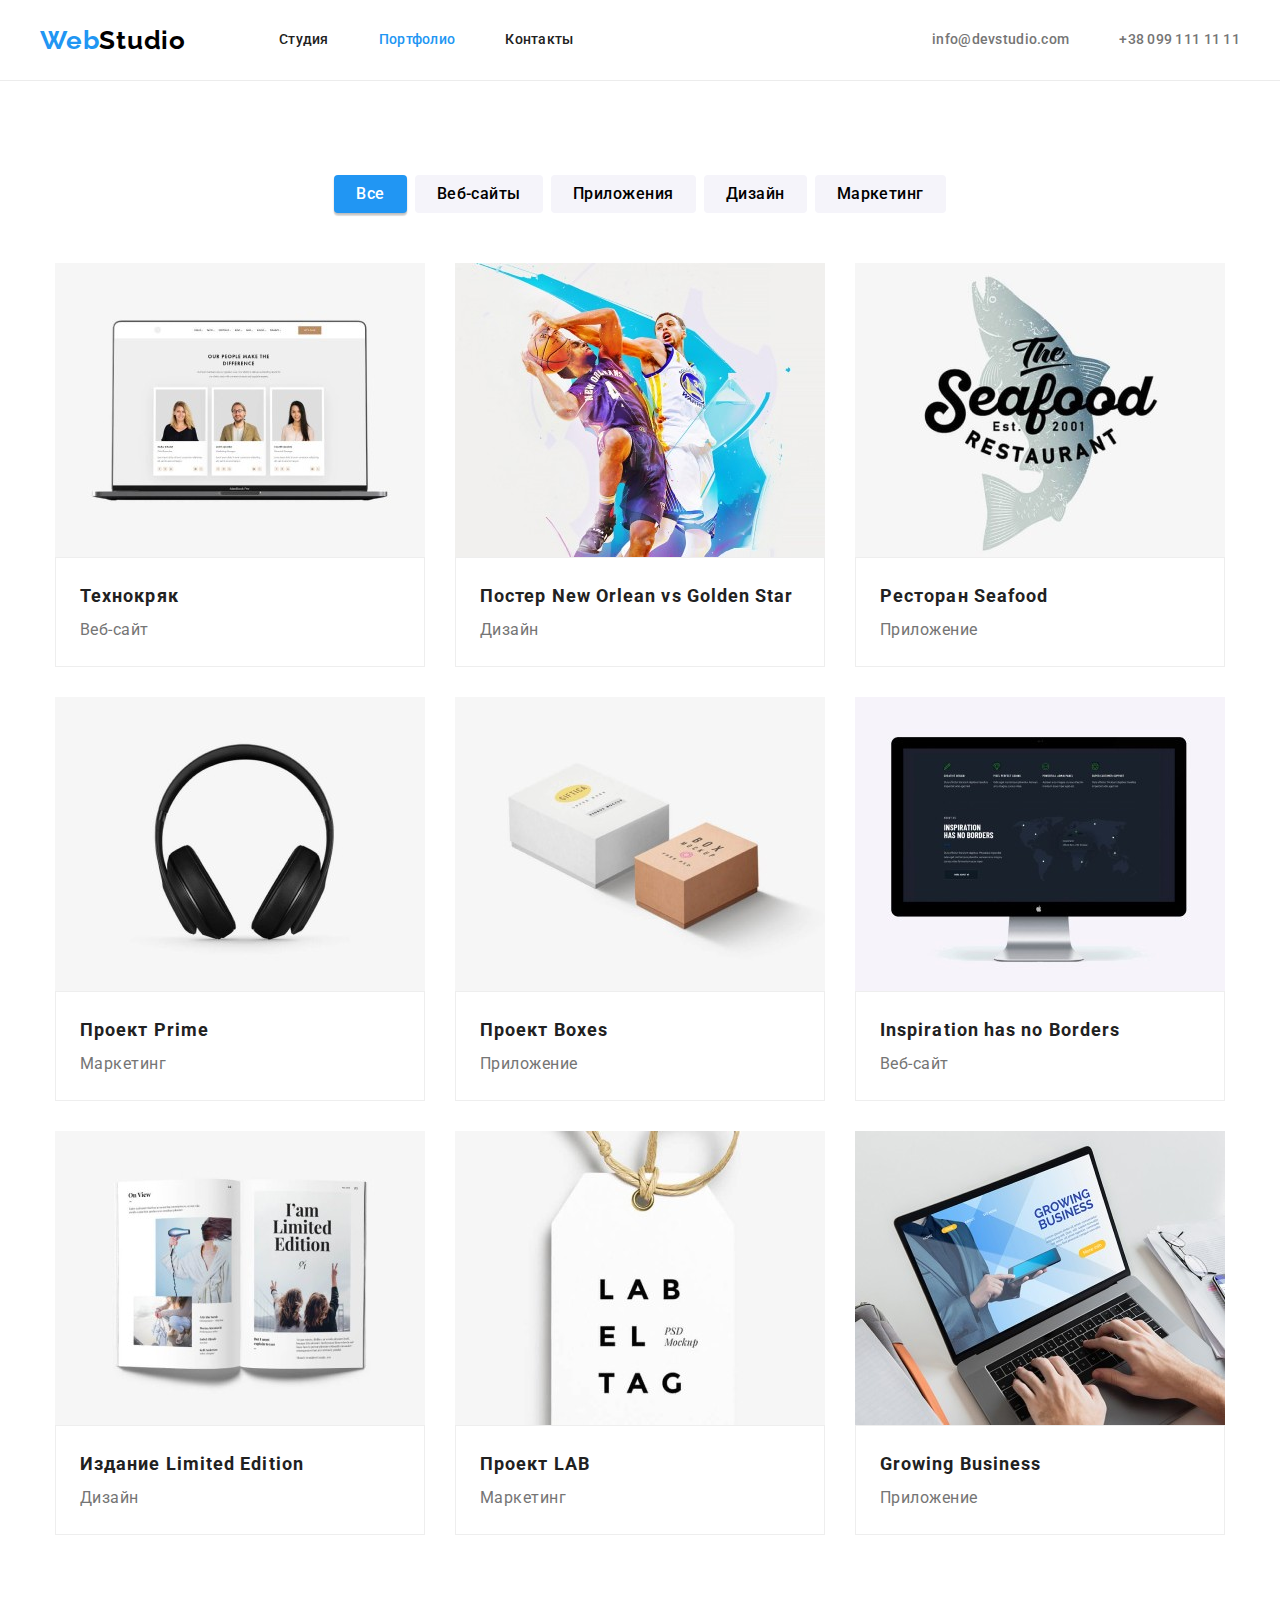
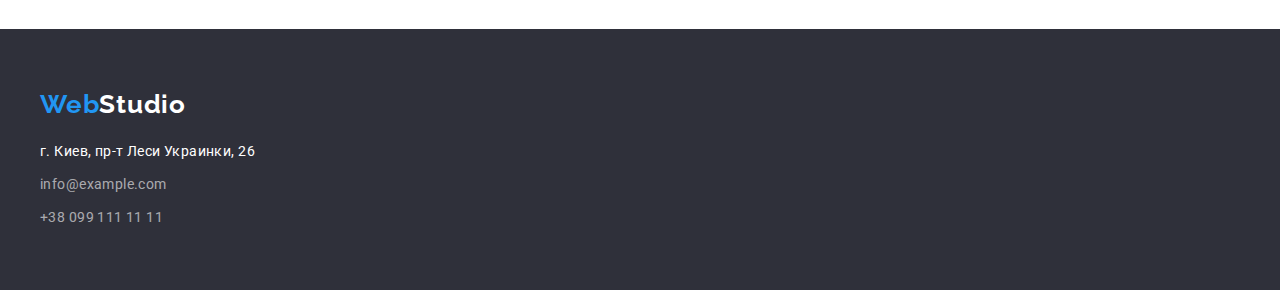
==== portfolio.html @ 0e7d7370 "fc" ====
<!DOCTYPE html>
<html lang="ru">
  <head>
    <meta charset="UTF-8" />
    <meta http-equiv="X-UA-Compatible" content="IE=edge" />
    <meta name="viewport" content="width=device-width, initial-scale=1.0" />
    <title>Портфолио</title>
    <link
      href="https://fonts.googleapis.com/css2?family=Raleway:wght@700&family=Roboto:wght@400;500;700;900&display=swap"
      rel="stylesheet"
    />
    <link rel="stylesheet" href="./css/normalize.css" />
    <link rel="stylesheet" href="./css/styles.css" />
  </head>
  <body class="page">
    <!-- Шапка -->
    <header class="navigation-bar">
      <div class="navigation-bar-wrapper container">
        <nav class="navigation">
          <a class="link" href="/"
            ><span class="logo"> Web<span class="lastpart-logo-header">Studio</span> </span></a
          >
          <ul class="navigation-pages list">
            <li>
              <a class="link pages-text-color" href="./index.html">Студия</a>
            </li>
            <li>
              <a class="link active-page" href="./portfolio.html">Портфолио</a>
            </li>
            <li>
              <a class="link pages-text-color" href="./contacts.html">Контакты</a>
            </li>
          </ul>
        </nav>

        <ul class="navigation-contacts list">
          <li>
            <a class="link contacts-text-color" href="mailto:info@example.com"
              >info@devstudio.com</a
            >
          </li>
          <li>
            <a class="link contacts-text-color" href="tel:380961111111">+38 099 111 11 11</a>
          </li>
        </ul>
      </div>
    </header>
    <main>
      <section class="page-portfolio section">
        <h1 class="page-portfolio-title">Страница с шаблонами</h1>

        <!-- Фильтр -->
        <div class="filter-section">
          <h2 class="filter-title">Фильтр</h2>
          <ul class="filter-list">
            <li class="filter-item list">
              <button class="filter-btn active-filter" type="button">Все</button>
            </li>
            <li class="filter-item list">
              <button class="filter-btn" type="button">Веб-сайты</button>
            </li>
            <li class="filter-item list">
              <button class="filter-btn" type="button">Приложения</button>
            </li>
            <li class="filter-item list">
              <button class="filter-btn" type="button">Дизайн</button>
            </li>
            <li class="filter-item list">
              <button class="filter-btn" type="button">Маркетинг</button>
            </li>
          </ul>
        </div>

        <!-- Шаблоны -->
        <section class="template-section">
          <h2 class="template-section-title"></h2>
          <div class="container">
            <ul class="template-head list">
              <li class="template-item">
                <img src="./images/template1.jpg" alt="Шаблон Технокряк" width="370" />
                <div class="template-wrapper-bottom">
                  <h3 class="template-title">Технокряк</h3>
                  <p class="template-content">Веб-сайт</p>
                </div>
              </li>
              <li class="template-item">
                <img
                  src="./images/template2.jpg"
                  alt="Шаблон Постер New Orlean vs Golden Star"
                  width="370"
                />
                <div class="template-wrapper-bottom">
                  <h3 class="template-title">Постер New Orlean vs Golden Star</h3>
                  <p class="template-content">Дизайн</p>
                </div>
              </li>
              <li class="template-item">
                <img src="./images/template3.jpg" alt="Шаблон Ресторан Seafood" width="370" />
                <div class="template-wrapper-bottom">
                  <h3 class="template-title">Ресторан Seafood</h3>
                  <p class="template-content">Приложение</p>
                </div>
              </li>
              <li class="template-item">
                <img src="./images/template4.jpg" alt="Шаблон Проект Prime" width="370" />
                <div class="template-wrapper-bottom">
                  <h3 class="template-title">Проект Prime</h3>
                  <p class="template-content">Маркетинг</p>
                </div>
              </li>
              <li class="template-item">
                <img src="./images/template5.jpg" alt="Шаблон Проект Boxes" width="370" />
                <div class="template-wrapper-bottom">
                  <h3 class="template-title">Проект Boxes</h3>
                  <p class="template-content">Приложение</p>
                </div>
              </li>
              <li class="template-item">
                <img
                  src="./images/template6.jpg"
                  alt="Шаблон Inspiration has no Borders"
                  width="370"
                />
                <div class="template-wrapper-bottom">
                  <h3 class="template-title">Inspiration has no Borders</h3>
                  <p class="template-content">Веб-сайт</p>
                </div>
              </li>
              <li class="template-item">
                <img
                  src="./images/template7.jpg"
                  alt="Шаблон Издание Limited Edition"
                  width="370"
                />
                <div class="template-wrapper-bottom">
                  <h3 class="template-title">Издание Limited Edition</h3>
                  <p class="template-content">Дизайн</p>
                </div>
              </li>
              <li class="template-item">
                <img src="./images/template8.jpg" alt="Шаблон Проект LAB" width="370" />
                <div class="template-wrapper-bottom">
                  <h3 class="template-title">Проект LAB</h3>
                  <p class="template-content">Маркетинг</p>
                </div>
              </li>
              <li class="template-item">
                <img src="./images/template9.jpg" alt="Шаблон Growing Business" width="370" />
                <div class="template-wrapper-bottom">
                  <h3 class="template-title">Growing Business</h3>
                  <p class="template-content">Приложение</p>
                </div>
              </li>
            </ul>
          </div>
        </section>
      </section>
    </main>

    <!-- Подвал -->
    <footer class="page-footer">
      <div class="container">
        <a class="link" href="/"
          ><span class="logo"> Web<span class="lastpart-logo-footer">Studio</span> </span></a
        >
        <!-- Блок с адресом -->
        <address>
          <ul class="address-list list">
            <li class="address-list-item">
              <a
                class="link address-text-footer"
                href="https://www.google.com.ua/maps/@50.4863234,30.4790756,13z?hl=ru"
                >г. Киев, пр-т Леси Украинки, 26</a
              >
            </li>
            <li class="address-list-item">
              <a class="link contacts-text-footer" href="mailto:info@example.com"
                >info@example.com</a
              >
            </li>
            <li class="address-list-item">
              <a class="link contacts-text-footer" href="tel:380991111111">+38 099 111 11 11</a>
            </li>
          </ul>
        </address>
      </div>
    </footer>
  </body>
</html>
---- css/styles.css ----
/* Фоновые цвет */
/* background: #FFFFFF; фон страницы */
/* background: #2F303A; вторичный фон - Секция Заказ услуг  и Футер*/
/* color: #F5F4FA; цвет фона секции Наша команда */

/* color: #757575; основной цвет текста */
/* color: #212121; вторичный цвет текста */
/* color: #2196f3; цвет ссылок ховер */

:root {
  --primary-text-color: #757575;
  --title-text-color: #212121;
  --accent-color: #2196f3;

  --background-color-primary: #2f303a;
  --background-color-secondary: #f5f4fa;
  --default-font-size: 14px;
  --background-color-page: #fff;

  --lastpart-logo-header-color: #000;
  --navigation-bar-border-color: #ececec;

  --order-title-text-color: #fff;
  --order-btn-text-color: #fff;
  --order-btn-background-color: #2196f3;
  --order-btn-background-color-hover: #2196f3c8;

  --team-card-background-color: #fff;
  --address-text-color-footer: #fff;

  --template-item-background-color: #fff;
  --template-item-border-color: #eee;

  --filter-btn-background-color: #fff;

  --lastpart-logo-text-color-footer: #fff;
  --link-footer-color: rgba(255, 255, 255, 0.6);
}

/*    ------  Глобальные стили ------       */

/* Убрать подчеркивание на всех ссылках */
.link {
  text-decoration: none;
}

/* Глобальные атрибуты для списков */
.list {
  list-style: none;
  padding: 0;
}

/* Общий стиль для странцы */
.page {
  font-family: Roboto, "Lucida Sans", "Lucida Sans Regular", "Lucida Grande", "Lucida Sans Unicode",
    Geneva, Verdana, sans-serif;
  font-size: var(--default-font-size);
  background: var(--background-color-page);
  color: var(--primary-text-color);
}

.container {
  margin-left: auto;
  margin-right: auto;
  margin-top: 0;
  margin-bottom: 0;
  max-width: 1200px;
  width: 100%;
}

.section {
  padding-top: 94px;
  padding-bottom: 94px;
}

/* ------------------------ */

/*  -------------- Хэдер ----------------          */
/* Логотип */
.logo {
  padding-top: 25px;
  padding-bottom: 25px;
  font-family: "Raleway";
  font-weight: 700;
  font-size: 26px;
  line-height: 1.19;
  letter-spacing: 0.03em;
  color: var(--accent-color);
}

.lastpart-logo-header {
  color: var(--lastpart-logo-header-color);
}

.navigation-bar {
  display: flex;
  /* height: 80px; */
  border-bottom: var(--navigation-bar-border-color);
  border-bottom-style: solid;
  border-bottom-width: 1px;
}

.navigation-bar-wrapper {
  display: flex;
  justify-content: space-between;
  /* padding-top: 25px;
  padding-bottom: 25px; */
}

.navigation {
  display: flex;
  align-items: center;
}

.navigation-pages {
  /* dub */
  font-weight: 500;
  line-height: 1.14;
  letter-spacing: 0.02em;

  color: var(--title-text-color);
  display: flex;
  margin-left: 93px;
}

.navigation-pages > li {
  margin-right: 50px;
}

.navigation-contacts a,
.navigation-pages a {
  display: block;
  padding-top: 32px;
  padding-bottom: 32px;
}

.navigation-pages > li:last-child {
  margin-right: 0px;
}
.pages-text-color {
  color: var(--title-text-color);
}
.contacts-text-color {
  color: var(--primary-text-color);
}
.active-page {
  color: var(--accent-color);
}

.navigation-contacts {
  /* dub */
  font-weight: 500;
  line-height: 1.14;
  letter-spacing: 0.02em;

  display: flex;
  align-items: center;
}

.navigation-contacts > li {
  margin-left: 50px;
}

/* Ховеры */
.contacts-text-color:hover,
.contacts-text-color:focus,
.pages-text-color:focus,
.pages-text-color:hover {
  color: var(--accent-color);
}

/* ------------- Конец Хэдера ---------------*/

/* Заказ услуг */

.page-portfolio-title,
.quality-section-title,
.page-main-title {
  display: none;
}

.order-section {
  margin-right: auto;
  margin-left: auto;
  padding-top: 200px;
  padding-bottom: 200px;
  background-color: var(--background-color-primary);
}

.order-title {
  font-weight: 900;
  font-size: 44px;
  line-height: 1.36;
  text-align: center;
  letter-spacing: 0.06em;
  text-transform: uppercase;
  color: var(--order-title-text-color);
}

.order-btn {
  font-weight: 700;
  font-size: 16px;
  line-height: 1.87;
  letter-spacing: 0.06em;

  display: block;
  align-items: center;
  cursor: pointer;
  color: var(--order-btn-text-color);

  height: 50px;
  width: 200px;
  margin: 30px auto 0;

  background: var(--order-btn-background-color);
  box-shadow: 0px 4px 4px rgba(0, 0, 0, 0.15);
  border-radius: 4px;
  border: 0;
}

.order-btn:focus,
.order-btn:hover {
  background-color: var(--order-btn-background-color-hover);
}

/* -- Особенности -- */
.quality-list {
  display: flex;
}

.quality-list-item:first-child {
  margin-left: 0;
}

.quality-list-item {
  margin-left: 30px;
  /* width: 270px; */
}

.quality-title {
  font-weight: 700;
  font-size: 14px;
  line-height: 1.14;
  letter-spacing: 0.03em;
  text-transform: uppercase;
  color: var(--title-text-color);
  padding-bottom: 10px;
}

.quality-content {
  font-size: 14px;
  line-height: 1.71;

  /* or 171% */
  letter-spacing: 0.03em;
}

/*  */

.ourskills-section {
  padding-top: 0;
}

.ourskills-title,
.team-title {
  font-weight: 700;
  font-size: 36px;
  line-height: 1.17;
  text-align: center;
  letter-spacing: 0.03em;
  color: var(--title-text-color);
}

.ourskills-title {
  padding-bottom: 50px;
}

.ourskills-list {
  display: flex;
  justify-content: center;
  /* justify-content: space-between; */
}

.ourskills-list-item {
  margin-right: 30px;
}

.ourskills-list-item:last-child {
  margin-right: 0;
}

/* ---- Наша команда ------ */
.team-card {
  background: var(--team-card-background-color);
  box-shadow: 0px 1px 3px rgba(0, 0, 0, 0.12), 0px 1px 1px rgba(0, 0, 0, 0.14),
    0px 2px 1px rgba(0, 0, 0, 0.2);
  border-radius: 0px 0px 4px 4px;
}

.team-title {
  margin-bottom: 50px;
  color: var(--title-text-color);
}

.team-section {
  background-color: var(--background-color-secondary);
}

.team-list {
  display: flex;
  justify-content: space-between;
  font-weight: 500;
  font-size: 16px;
  line-height: 1.187;
  text-align: center;
  letter-spacing: 0.03em;
}

.team-list img {
  box-sizing: border-box;
  max-width: 100%;
  display: block;
}

.team-name {
  color: var(--title-text-color);
  font-size: 16px;
  /* line-height: 1.187; */
  /* padding-top: 30px; */
  margin-bottom: 10px;
}

.team-content {
  /* padding-bottom: 30px; */
  font-weight: 400;
}

.team-wrapper-bottom {
  padding: 30px;
}

/*  ----------  Футер  --------------  */

.page-footer {
  background-color: var(--background-color-primary);
  padding-top: 60px;
  padding-bottom: 60px;
}

.address-text-footer,
.address-list {
  font-style: normal;
  line-height: 1.71;
  letter-spacing: 0.03em;
}

.address-list-item:first-child {
  padding-top: 20px;
}

.address-list-item {
  padding-top: 9px;
}

.address-text-footer {
  color: var(--address-text-color-footer);
}
.contacts-text-footer {
  color: var(--link-footer-color);
}
.lastpart-logo-footer {
  color: var(--lastpart-logo-text-color-footer);
}

.address-text-footer:focus,
.contacts-text-footer:focus,
.address-text-footer:hover,
.contacts-text-footer:hover {
  color: var(--accent-color);
}

/* ----------------------PORTFOLIO------------------------ */

/* Фильтр */

.filter-section {
  margin-bottom: 50px;
}

.filter-title {
  display: none;
}

.filter-list {
  display: flex;
  justify-content: center;
  flex-wrap: wrap;
}

.filter-item {
  margin-left: 8px;
}

.filter-item:first-child {
  margin-left: 0;
}

.filter-btn {
  border-radius: 4px;
  border: none;
  height: 38px;
  padding-left: 22px;
  padding-right: 22px;
  font-weight: 500;
  font-size: 16px;
  line-height: 1.63;
  letter-spacing: 0.03em;
  cursor: pointer;
  background-color: var(--background-color-secondary);
}

.active-filter,
.filter-item .filter-btn:hover,
.filter-item .filter-btn:focus {
  color: var(--filter-btn-background-color);
  background-color: var(--accent-color);
  box-shadow: 0px 3px 1px rgba(0, 0, 0, 0.1), 0px 1px 2px rgba(0, 0, 0, 0.08),
    0px 2px 2px rgba(0, 0, 0, 0.12);
}

/* --- Шаблоны --- */

.template-section {
  /* сделать через перменную и отнимать от падинга карток 30px*/
  /* margin-bottom: 64px; */
}

.template-head {
  margin: -15px;
  display: flex;
  flex-wrap: wrap;
  justify-content: center;
}

.template-item {
  background: var(--template-item-background-color);
  box-sizing: border-box;
  margin-bottom: 45px;
  max-width: 370px;
  /* margin-left: 30px; */
  margin: 15px;
}

.template-item > img {
  box-sizing: border-box;
  max-width: 100%;
  display: block;
}

.template-title {
  /* padding-top: 20px;
  padding-bottom: 4px; */
  font-weight: 700;
  font-size: 18px;
  letter-spacing: 0.06em;
  color: var(--title-text-color);
}

.template-content {
  /* padding-bottom: 20px; */
  font-size: 16px;
  letter-spacing: 0.03em;
}

.template-title,
.template-content {
  /* padding-left: 24px;
  padding-right: 24px; */
  line-height: 2;
}

.template-wrapper-bottom {
  border: 1px solid var(--template-item-border-color);
  padding: 20px 24px;
}
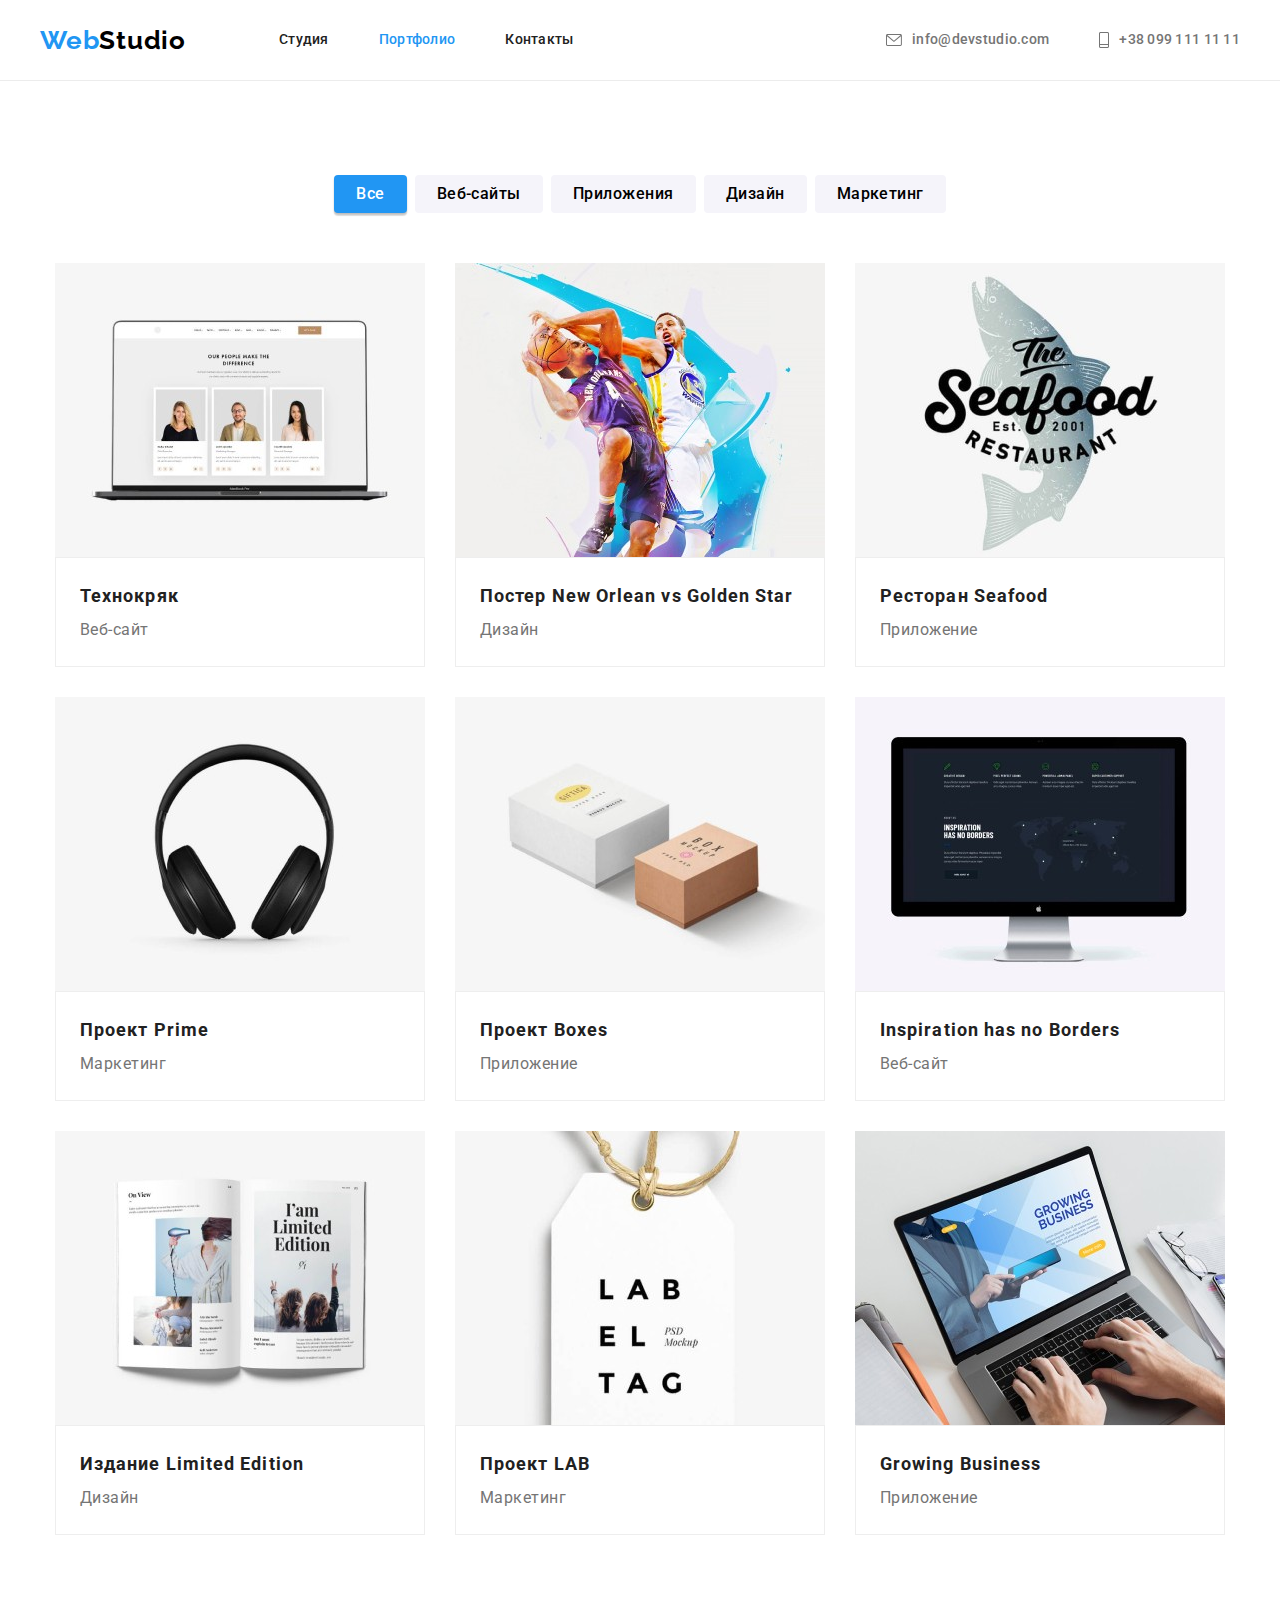
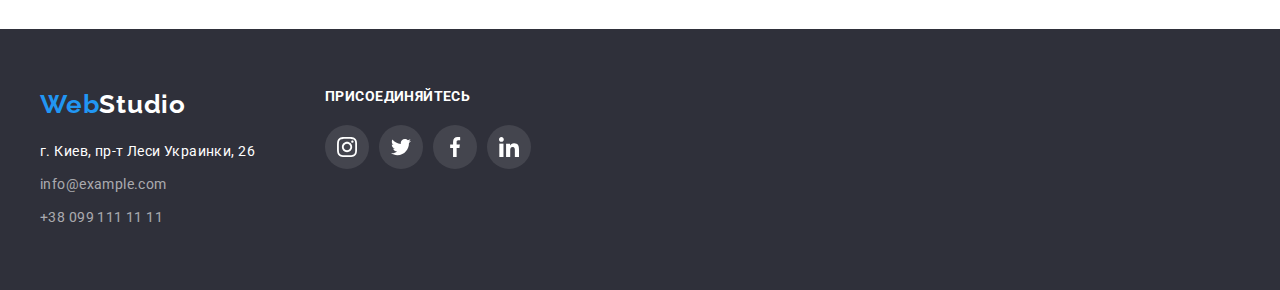
==== commit b6e8b46e: "finish hw4" ====
--- a/portfolio.html
+++ b/portfolio.html
@@ -35,12 +35,20 @@
 
         <ul class="navigation-contacts list">
           <li>
-            <a class="link contacts-text-color" href="mailto:info@example.com"
-              >info@devstudio.com</a
-            >
+            <a class="link contacts" href="mailto:info@example.com">
+              <svg class="icon icon-letter">
+                <use xlink:href="./images/icons.svg#icon-letter"></use>
+              </svg>
+              info@devstudio.com
+            </a>
           </li>
           <li>
-            <a class="link contacts-text-color" href="tel:380961111111">+38 099 111 11 11</a>
+            <a class="link contacts" href="tel:380961111111">
+              <svg class="icon icon-phone">
+                <use xlink:href="./images/icons.svg#icon-phone"></use>
+              </svg>
+              +38 099 111 11 11
+            </a>
           </li>
         </ul>
       </div>
@@ -77,79 +85,97 @@
           <div class="container">
             <ul class="template-head list">
               <li class="template-item">
-                <img src="./images/template1.jpg" alt="Шаблон Технокряк" width="370" />
-                <div class="template-wrapper-bottom">
-                  <h3 class="template-title">Технокряк</h3>
-                  <p class="template-content">Веб-сайт</p>
-                </div>
-              </li>
-              <li class="template-item">
-                <img
-                  src="./images/template2.jpg"
-                  alt="Шаблон Постер New Orlean vs Golden Star"
-                  width="370"
-                />
-                <div class="template-wrapper-bottom">
-                  <h3 class="template-title">Постер New Orlean vs Golden Star</h3>
-                  <p class="template-content">Дизайн</p>
-                </div>
-              </li>
-              <li class="template-item">
-                <img src="./images/template3.jpg" alt="Шаблон Ресторан Seafood" width="370" />
-                <div class="template-wrapper-bottom">
-                  <h3 class="template-title">Ресторан Seafood</h3>
-                  <p class="template-content">Приложение</p>
-                </div>
-              </li>
-              <li class="template-item">
-                <img src="./images/template4.jpg" alt="Шаблон Проект Prime" width="370" />
-                <div class="template-wrapper-bottom">
-                  <h3 class="template-title">Проект Prime</h3>
-                  <p class="template-content">Маркетинг</p>
-                </div>
-              </li>
-              <li class="template-item">
-                <img src="./images/template5.jpg" alt="Шаблон Проект Boxes" width="370" />
-                <div class="template-wrapper-bottom">
-                  <h3 class="template-title">Проект Boxes</h3>
-                  <p class="template-content">Приложение</p>
-                </div>
-              </li>
-              <li class="template-item">
-                <img
-                  src="./images/template6.jpg"
-                  alt="Шаблон Inspiration has no Borders"
-                  width="370"
-                />
-                <div class="template-wrapper-bottom">
-                  <h3 class="template-title">Inspiration has no Borders</h3>
-                  <p class="template-content">Веб-сайт</p>
-                </div>
-              </li>
-              <li class="template-item">
-                <img
-                  src="./images/template7.jpg"
-                  alt="Шаблон Издание Limited Edition"
-                  width="370"
-                />
-                <div class="template-wrapper-bottom">
-                  <h3 class="template-title">Издание Limited Edition</h3>
-                  <p class="template-content">Дизайн</p>
-                </div>
-              </li>
-              <li class="template-item">
-                <img src="./images/template8.jpg" alt="Шаблон Проект LAB" width="370" />
-                <div class="template-wrapper-bottom">
-                  <h3 class="template-title">Проект LAB</h3>
-                  <p class="template-content">Маркетинг</p>
-                </div>
-              </li>
-              <li class="template-item">
-                <img src="./images/template9.jpg" alt="Шаблон Growing Business" width="370" />
-                <div class="template-wrapper-bottom">
-                  <h3 class="template-title">Growing Business</h3>
-                  <p class="template-content">Приложение</p>
-                </div>
+                <a href="#" class="link template-item-link">
+                  <img src="./images/template1.jpg" alt="Шаблон Технокряк" width="370" />
+                  <div class="template-wrapper-bottom">
+                    <h3 class="template-title">Технокряк</h3>
+                    <p class="template-content">Веб-сайт</p>
+                  </div>
+                </a>
+              </li>
+              <li class="template-item">
+                <a href="#" class="link template-item-link">
+                  <img
+                    src="./images/template2.jpg"
+                    alt="Шаблон Постер New Orlean vs Golden Star"
+                    width="370"
+                  />
+                  <div class="template-wrapper-bottom">
+                    <h3 class="template-title">Постер New Orlean vs Golden Star</h3>
+                    <p class="template-content">Дизайн</p>
+                  </div>
+                </a>
+              </li>
+              <li class="template-item">
+                <a href="#" class="link template-item-link">
+                  <img src="./images/template3.jpg" alt="Шаблон Ресторан Seafood" width="370" />
+                  <div class="template-wrapper-bottom">
+                    <h3 class="template-title">Ресторан Seafood</h3>
+                    <p class="template-content">Приложение</p>
+                  </div>
+                </a>
+              </li>
+              <li class="template-item">
+                <a href="#" class="link template-item-link">
+                  <img src="./images/template4.jpg" alt="Шаблон Проект Prime" width="370" />
+                  <div class="template-wrapper-bottom">
+                    <h3 class="template-title">Проект Prime</h3>
+                    <p class="template-content">Маркетинг</p>
+                  </div>
+                </a>
+              </li>
+              <li class="template-item">
+                <a href="#" class="link template-item-link">
+                  <img src="./images/template5.jpg" alt="Шаблон Проект Boxes" width="370" />
+                  <div class="template-wrapper-bottom">
+                    <h3 class="template-title">Проект Boxes</h3>
+                    <p class="template-content">Приложение</p>
+                  </div>
+                </a>
+              </li>
+              <li class="template-item">
+                <a href="#" class="link template-item-link">
+                  <img
+                    src="./images/template6.jpg"
+                    alt="Шаблон Inspiration has no Borders"
+                    width="370"
+                  />
+                  <div class="template-wrapper-bottom">
+                    <h3 class="template-title">Inspiration has no Borders</h3>
+                    <p class="template-content">Веб-сайт</p>
+                  </div>
+                </a>
+              </li>
+              <li class="template-item">
+                <a href="#" class="link template-item-link">
+                  <img
+                    src="./images/template7.jpg"
+                    alt="Шаблон Издание Limited Edition"
+                    width="370"
+                  />
+                  <div class="template-wrapper-bottom">
+                    <h3 class="template-title">Издание Limited Edition</h3>
+                    <p class="template-content">Дизайн</p>
+                  </div>
+                </a>
+              </li>
+              <li class="template-item">
+                <a href="#" class="link template-item-link">
+                  <img src="./images/template8.jpg" alt="Шаблон Проект LAB" width="370" />
+                  <div class="template-wrapper-bottom">
+                    <h3 class="template-title">Проект LAB</h3>
+                    <p class="template-content">Маркетинг</p>
+                  </div>
+                </a>
+              </li>
+              <li class="template-item">
+                <a href="#" class="link template-item-link">
+                  <img src="./images/template9.jpg" alt="Шаблон Growing Business" width="370" />
+                  <div class="template-wrapper-bottom">
+                    <h3 class="template-title">Growing Business</h3>
+                    <p class="template-content">Приложение</p>
+                  </div>
+                </a>
               </li>
             </ul>
           </div>
@@ -159,30 +185,75 @@
 
     <!-- Подвал -->
     <footer class="page-footer">
-      <div class="container">
-        <a class="link" href="/"
-          ><span class="logo"> Web<span class="lastpart-logo-footer">Studio</span> </span></a
-        >
-        <!-- Блок с адресом -->
-        <address>
-          <ul class="address-list list">
-            <li class="address-list-item">
-              <a
-                class="link address-text-footer"
-                href="https://www.google.com.ua/maps/@50.4863234,30.4790756,13z?hl=ru"
-                >г. Киев, пр-т Леси Украинки, 26</a
-              >
-            </li>
-            <li class="address-list-item">
-              <a class="link contacts-text-footer" href="mailto:info@example.com"
-                >info@example.com</a
-              >
-            </li>
-            <li class="address-list-item">
-              <a class="link contacts-text-footer" href="tel:380991111111">+38 099 111 11 11</a>
-            </li>
-          </ul>
-        </address>
+      <div class="container footer-container">
+        <div class="address-box">
+          <a class="link" href="/"
+            ><span class="logo"> Web<span class="lastpart-logo-footer">Studio</span> </span></a
+          >
+          <!-- Блок с адресом -->
+          <address>
+            <ul class="address-list list">
+              <li class="address-list-item">
+                <a
+                  class="link address-text-footer"
+                  href="https://www.google.com.ua/maps/@50.4863234,30.4790756,13z?hl=ru"
+                  >г. Киев, пр-т Леси Украинки, 26</a
+                >
+              </li>
+              <li class="address-list-item">
+                <a class="link contacts-text-footer" href="mailto:info@example.com"
+                  >info@example.com</a
+                >
+              </li>
+              <li class="address-list-item">
+                <a class="link contacts-text-footer" href="tel:380991111111">+38 099 111 11 11</a>
+              </li>
+            </ul>
+          </address>
+        </div>
+        <div class="social-box">
+          <h2 class="social-box-title">присоединяйтесь</h2>
+          <div class="social-icons-box">
+            <ul class="social-icons-list list">
+              <li>
+                <a class="link social-icon-link first" href="http://instagram.com/smorodsky">
+                  <div class="social-icon-ellipse">
+                    <svg class="icon icon-instagram">
+                      <use xlink:href="./images/icons.svg#icon-instagram"></use>
+                    </svg>
+                  </div>
+                </a>
+              </li>
+              <li>
+                <a class="link social-icon-link" href="http://twitter.com/smorodskiy">
+                  <div class="social-icon-ellipse">
+                    <svg class="icon icon-twitter">
+                      <use xlink:href="./images/icons.svg#icon-twitter"></use>
+                    </svg>
+                  </div>
+                </a>
+              </li>
+              <li>
+                <a class="link social-icon-link" href="http://facebook.com/smorodsky">
+                  <div class="social-icon-ellipse">
+                    <svg class="icon icon-facebook">
+                      <use xlink:href="./images/icons.svg#icon-facebook"></use>
+                    </svg>
+                  </div>
+                </a>
+              </li>
+              <li>
+                <a class="link social-icon-link" href="http://linkedin.com/in/igor-smorodskiy">
+                  <div class="social-icon-ellipse">
+                    <svg class="icon icon-linkedin">
+                      <use xlink:href="./images/icons.svg#icon-linkedin"></use>
+                    </svg>
+                  </div>
+                </a>
+              </li>
+            </ul>
+          </div>
+        </div>
       </div>
     </footer>
   </body>
--- a/css/styles.css
+++ b/css/styles.css
@@ -35,6 +35,8 @@
 
   --lastpart-logo-text-color-footer: #fff;
   --link-footer-color: rgba(255, 255, 255, 0.6);
+
+  --svg-icons-background: #afb1b8;
 }
 
 /*    ------  Глобальные стили ------       */
@@ -42,6 +44,7 @@
 /* Убрать подчеркивание на всех ссылках */
 .link {
   text-decoration: none;
+  display: inline-block;
 }
 
 /* Глобальные атрибуты для списков */
@@ -73,18 +76,19 @@
   padding-bottom: 94px;
 }
 
-/* ------------------------ */
-
 /*  -------------- Хэдер ----------------          */
+
 /* Логотип */
 .logo {
   padding-top: 25px;
   padding-bottom: 25px;
+
   font-family: "Raleway";
   font-weight: 700;
   font-size: 26px;
   line-height: 1.19;
   letter-spacing: 0.03em;
+
   color: var(--accent-color);
 }
 
@@ -94,7 +98,6 @@
 
 .navigation-bar {
   display: flex;
-  /* height: 80px; */
   border-bottom: var(--navigation-bar-border-color);
   border-bottom-style: solid;
   border-bottom-width: 1px;
@@ -103,8 +106,6 @@
 .navigation-bar-wrapper {
   display: flex;
   justify-content: space-between;
-  /* padding-top: 25px;
-  padding-bottom: 25px; */
 }
 
 .navigation {
@@ -113,14 +114,15 @@
 }
 
 .navigation-pages {
+  display: flex;
+  margin-left: 93px;
+
   /* dub */
   font-weight: 500;
   line-height: 1.14;
   letter-spacing: 0.02em;
 
   color: var(--title-text-color);
-  display: flex;
-  margin-left: 93px;
 }
 
 .navigation-pages > li {
@@ -129,7 +131,6 @@
 
 .navigation-contacts a,
 .navigation-pages a {
-  display: block;
   padding-top: 32px;
   padding-bottom: 32px;
 }
@@ -140,33 +141,60 @@
 .pages-text-color {
   color: var(--title-text-color);
 }
-.contacts-text-color {
+.contacts {
+  display: flex;
+  align-items: center;
+
   color: var(--primary-text-color);
 }
+
 .active-page {
   color: var(--accent-color);
 }
 
 .navigation-contacts {
+  display: flex;
+
   /* dub */
   font-weight: 500;
   line-height: 1.14;
   letter-spacing: 0.02em;
-
+}
+
+.icon-letter {
+  width: 16px;
+  height: 12px;
+  fill: var(--primary-text-color);
+}
+
+.icon-phone {
+  width: 10px;
+  height: 16px;
+  fill: var(--primary-text-color);
+}
+
+.navigation-contacts .icon {
+  margin-right: 10px;
+}
+
+.navigation-contacts > li {
   display: flex;
   align-items: center;
-}
-
-.navigation-contacts > li {
   margin-left: 50px;
 }
 
 /* Ховеры */
-.contacts-text-color:hover,
-.contacts-text-color:focus,
+
+.contacts:hover,
+.contacts:focus,
 .pages-text-color:focus,
 .pages-text-color:hover {
   color: var(--accent-color);
+}
+
+.contacts:hover .icon,
+.contacts:focus .icon {
+  fill: var(--accent-color);
 }
 
 /* ------------- Конец Хэдера ---------------*/
@@ -184,7 +212,13 @@
   margin-left: auto;
   padding-top: 200px;
   padding-bottom: 200px;
+
+  background-repeat: no-repeat;
+  background-position: center;
+  background-size: cover;
   background-color: var(--background-color-primary);
+  background-image: linear-gradient(rgba(0, 0, 0, 0.5), rgba(0, 0, 0, 0.5)),
+    url(../images/bg_hero.jpg);
 }
 
 .order-title {
@@ -194,28 +228,29 @@
   text-align: center;
   letter-spacing: 0.06em;
   text-transform: uppercase;
+
   color: var(--order-title-text-color);
 }
 
 .order-btn {
+  display: block;
+  align-items: center;
+  height: 50px;
+  width: 200px;
+  margin: 30px auto 0;
+
   font-weight: 700;
   font-size: 16px;
   line-height: 1.87;
   letter-spacing: 0.06em;
 
-  display: block;
-  align-items: center;
-  cursor: pointer;
-  color: var(--order-btn-text-color);
-
-  height: 50px;
-  width: 200px;
-  margin: 30px auto 0;
-
   background: var(--order-btn-background-color);
   box-shadow: 0px 4px 4px rgba(0, 0, 0, 0.15);
   border-radius: 4px;
   border: 0;
+
+  color: var(--order-btn-text-color);
+  cursor: pointer;
 }
 
 .order-btn:focus,
@@ -226,6 +261,7 @@
 /* -- Особенности -- */
 .quality-list {
   display: flex;
+  justify-content: center;
 }
 
 .quality-list-item:first-child {
@@ -234,23 +270,39 @@
 
 .quality-list-item {
   margin-left: 30px;
-  /* width: 270px; */
+  width: 270px;
 }
 
 .quality-title {
+  padding-bottom: 10px;
+
   font-weight: 700;
   font-size: 14px;
   line-height: 1.14;
   letter-spacing: 0.03em;
   text-transform: uppercase;
+
   color: var(--title-text-color);
-  padding-bottom: 10px;
+}
+
+.quality-list-icon-box {
+  height: 120px;
+
+  display: flex;
+  box-sizing: border-box;
+  justify-content: center;
+
+  margin-bottom: 30px;
+  padding-top: 25px;
+  padding-bottom: 25px;
+
+  background: #f5f4fa;
+  border-radius: 4px;
 }
 
 .quality-content {
   font-size: 14px;
   line-height: 1.71;
-
   /* or 171% */
   letter-spacing: 0.03em;
 }
@@ -268,6 +320,7 @@
   line-height: 1.17;
   text-align: center;
   letter-spacing: 0.03em;
+
   color: var(--title-text-color);
 }
 
@@ -309,6 +362,7 @@
 .team-list {
   display: flex;
   justify-content: space-between;
+
   font-weight: 500;
   font-size: 16px;
   line-height: 1.187;
@@ -317,17 +371,71 @@
 }
 
 .team-list img {
+  display: block;
   box-sizing: border-box;
   max-width: 100%;
-  display: block;
 }
 
 .team-name {
+  margin-bottom: 10px;
+
+  font-size: 16px;
+
   color: var(--title-text-color);
-  font-size: 16px;
-  /* line-height: 1.187; */
-  /* padding-top: 30px; */
-  margin-bottom: 10px;
+}
+
+.social-icons-list,
+.team-icons-list {
+  display: flex;
+  justify-content: center;
+}
+
+.social-icons-list .icon,
+.team-icons-list .icon {
+  width: 20px;
+  height: 20px;
+}
+
+.social-icon-link.first {
+  margin-left: 0;
+}
+
+.social-icon-link {
+  margin-left: 10px;
+}
+
+.social-icon-ellipse,
+.team-icon-ellipse {
+  width: 44px;
+  height: 44px;
+
+  display: flex;
+  justify-content: center;
+  align-items: center;
+
+  border-radius: 50%;
+}
+
+.team-icon-ellipse {
+  background-color: #fff;
+}
+
+.social-icon-ellipse:hover,
+.team-icon-ellipse:hover {
+  background-color: var(--accent-color);
+}
+
+.social-icon-ellipse:hover .icon,
+.team-icon-ellipse:hover .icon {
+  fill: #fff;
+}
+
+.team-icons-box {
+  padding-bottom: 30px;
+}
+
+.team-icons-box .icon {
+  fill: var(--svg-icons-background);
 }
 
 .team-content {
@@ -336,15 +444,80 @@
 }
 
 .team-wrapper-bottom {
-  padding: 30px;
+  padding: 30px 30px 16px 30px;
+}
+
+/* <!---------- Постоянные клиенты --------> */
+
+.best-clients-title {
+  margin-bottom: 50px;
+
+  font-weight: 700;
+  font-size: 36px;
+  line-height: 1.17;
+  text-align: center;
+  letter-spacing: 0.03em;
+
+  color: var(--title-text-color);
+}
+
+.best-clients-list {
+  display: flex;
+  justify-content: center;
+}
+
+.best-clients-list .icon {
+  width: 100%;
+  height: 60px;
+  fill: #afb1b8;
+}
+
+.best-clients-list-border:first-child {
+  margin-left: 0;
+}
+
+.best-clients-list-border {
+  width: 170px;
+  height: 92px;
+  margin-left: 30px;
+
+  display: flex;
+  align-items: center;
+  justify-content: center;
+  box-sizing: border-box;
+
+  border: 1px solid #afb1b8;
+  border-radius: 4px;
+}
+
+.best-clients-list-border:focus .icon,
+.best-clients-list-border:hover .icon {
+  fill: var(--accent-color);
+}
+
+.best-clients-list-border:focus,
+.best-clients-list-border:hover {
+  border: 1px solid var(--accent-color);
+}
+
+.clients-icon-link {
+  height: 100%;
+
+  display: flex;
+  align-items: center;
 }
 
 /*  ----------  Футер  --------------  */
 
 .page-footer {
-  background-color: var(--background-color-primary);
   padding-top: 60px;
   padding-bottom: 60px;
+
+  background-color: var(--background-color-primary);
+}
+
+.footer-container {
+  display: flex;
 }
 
 .address-text-footer,
@@ -379,6 +552,34 @@
   color: var(--accent-color);
 }
 
+.social-box {
+  margin-left: 70px;
+}
+
+.social-box-title {
+  font-family: "Roboto";
+  font-style: normal;
+  font-weight: 700;
+  font-size: 14px;
+  line-height: 1.14;
+  letter-spacing: 0.03em;
+  text-transform: uppercase;
+
+  color: var(--order-title-text-color);
+}
+
+.social-icons-box {
+  margin-top: 20px;
+}
+
+.social-icon-ellipse {
+  background-color: rgba(255, 255, 255, 0.1);
+}
+
+.social-icon-ellipse .icon {
+  fill: var(--background-color-page);
+}
+
 /* ----------------------PORTFOLIO------------------------ */
 
 /* Фильтр */
@@ -406,17 +607,21 @@
 }
 
 .filter-btn {
+  height: 38px;
+
   border-radius: 4px;
   border: none;
-  height: 38px;
   padding-left: 22px;
   padding-right: 22px;
+
   font-weight: 500;
   font-size: 16px;
   line-height: 1.63;
   letter-spacing: 0.03em;
+
+  background-color: var(--background-color-secondary);
+
   cursor: pointer;
-  background-color: var(--background-color-secondary);
 }
 
 .active-filter,
@@ -430,31 +635,41 @@
 
 /* --- Шаблоны --- */
 
-.template-section {
-  /* сделать через перменную и отнимать от падинга карток 30px*/
-  /* margin-bottom: 64px; */
+.template-item-link {
+  line-height: 0;
+  color: inherit;
+  cursor: pointer;
+}
+
+.template-item-link:hover {
+  box-shadow: 0px 1px 1px rgba(0, 0, 0, 0.12), 0px 4px 4px rgba(0, 0, 0, 0.06),
+    1px 4px 6px rgba(0, 0, 0, 0.16);
 }
 
 .template-head {
   margin: -15px;
+
   display: flex;
   flex-wrap: wrap;
   justify-content: center;
 }
 
 .template-item {
+  margin: 15px;
+  /* margin-bottom: 45px; */
+  max-width: 370px;
+
+  box-sizing: border-box;
+
   background: var(--template-item-background-color);
+  /* margin-left: 30px; */
+}
+
+.template-item > img {
+  display: block;
+  max-width: 100%;
+
   box-sizing: border-box;
-  margin-bottom: 45px;
-  max-width: 370px;
-  /* margin-left: 30px; */
-  margin: 15px;
-}
-
-.template-item > img {
-  box-sizing: border-box;
-  max-width: 100%;
-  display: block;
 }
 
 .template-title {
@@ -463,6 +678,7 @@
   font-weight: 700;
   font-size: 18px;
   letter-spacing: 0.06em;
+
   color: var(--title-text-color);
 }
 
@@ -480,6 +696,7 @@
 }
 
 .template-wrapper-bottom {
+  padding: 20px 24px;
+
   border: 1px solid var(--template-item-border-color);
-  padding: 20px 24px;
-}
+}
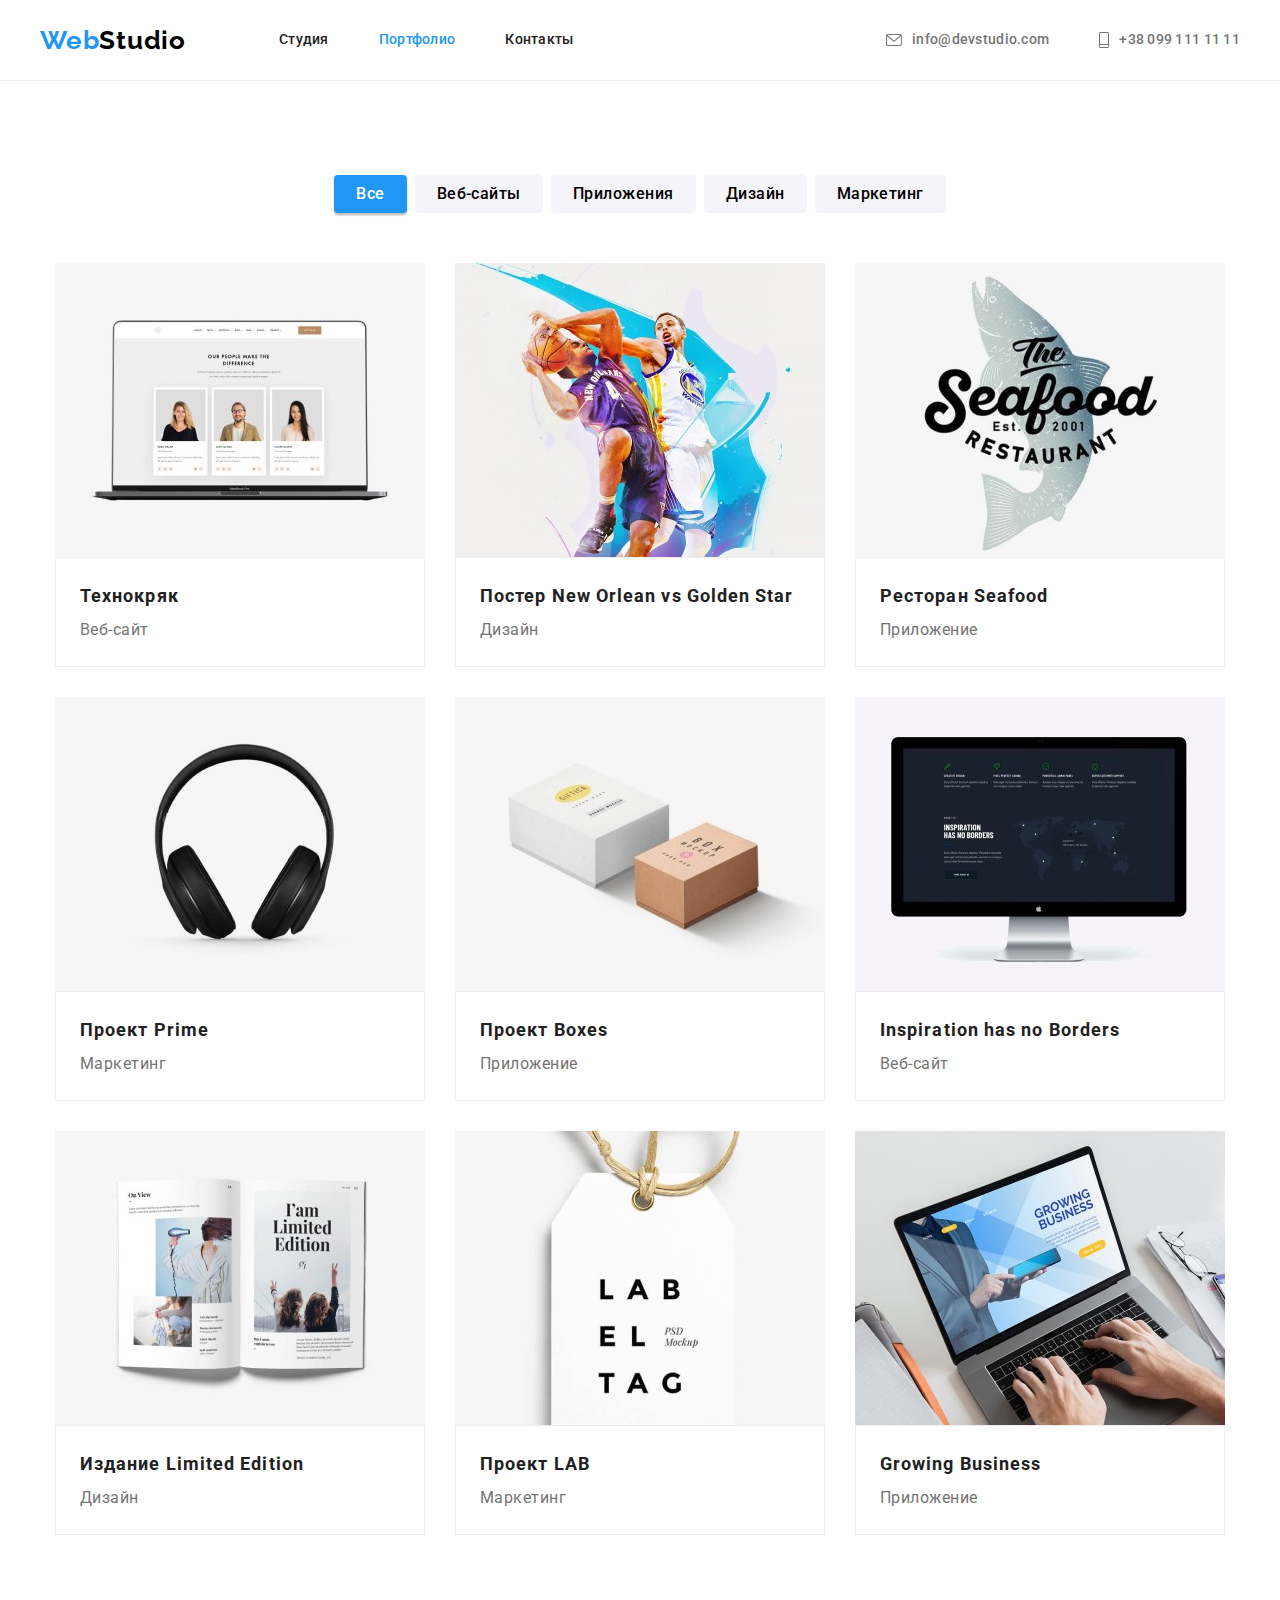
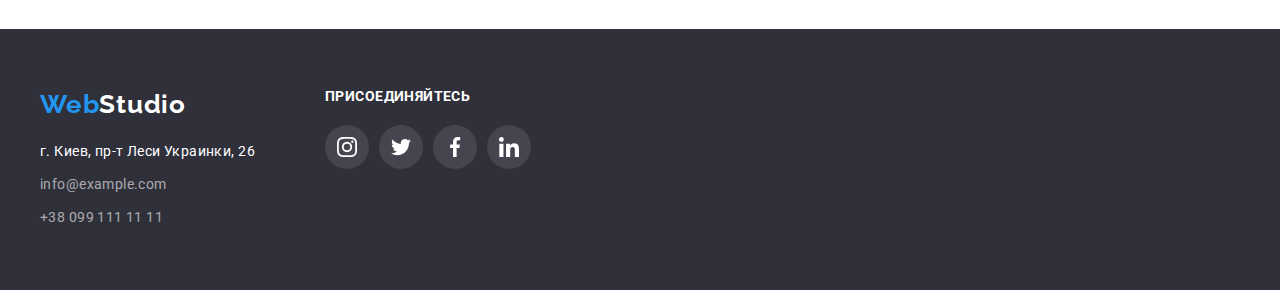
==== commit 1939d685: "fix" ====
--- a/portfolio.html
+++ b/portfolio.html
@@ -53,6 +53,7 @@
         </ul>
       </div>
     </header>
+    
     <main>
       <section class="page-portfolio section">
         <h1 class="page-portfolio-title">Страница с шаблонами</h1>
--- a/css/styles.css
+++ b/css/styles.css
@@ -76,6 +76,10 @@
   padding-bottom: 94px;
 }
 
+/* * {
+  box-sizing: border-box;
+} */
+
 /*  -------------- Хэдер ----------------          */
 
 /* Логотип */
@@ -208,6 +212,7 @@
 }
 
 .order-section {
+  max-width: 1600px;
   margin-right: auto;
   margin-left: auto;
   padding-top: 200px;
